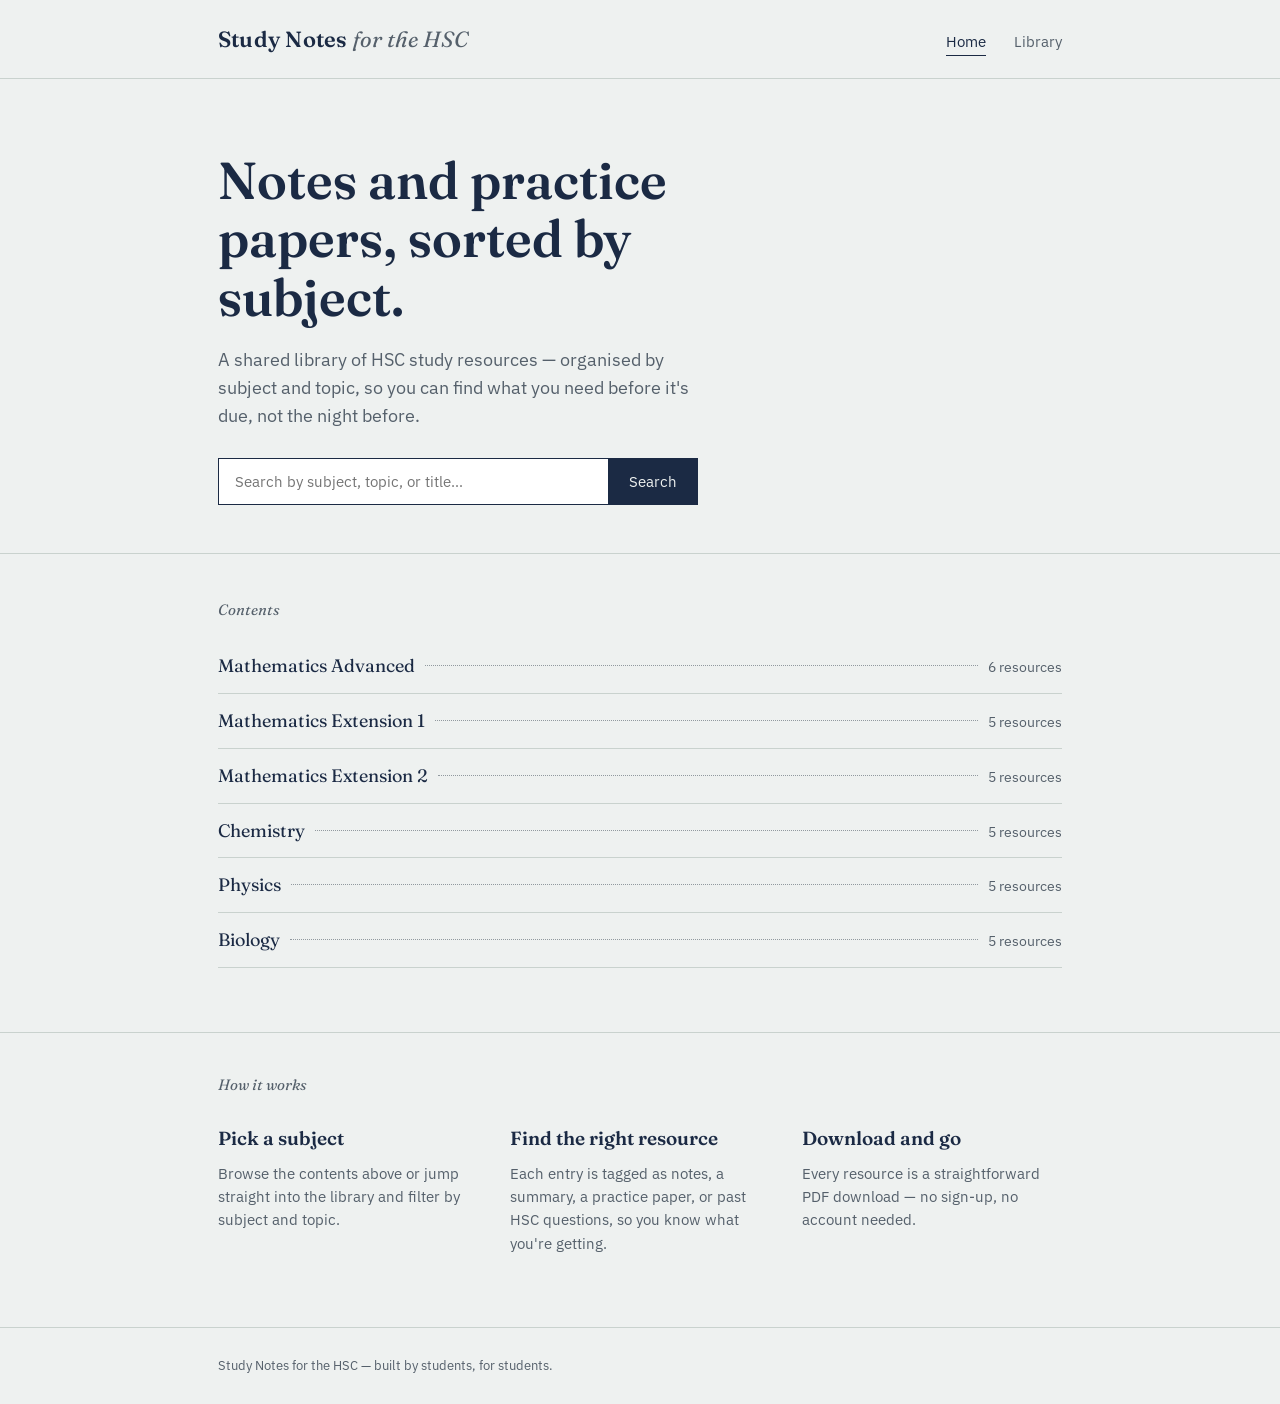
==== hsc-site/index.html @ edc1d77b "Add files via upload" ====
<!DOCTYPE html>
<html lang="en">
<head>
<meta charset="UTF-8">
<meta name="viewport" content="width=device-width, initial-scale=1.0">
<title>Study Notes — HSC resources by subject</title>
<meta name="description" content="Practice papers, notes, and past HSC questions organised by subject and topic.">
<link rel="preconnect" href="https://fonts.googleapis.com">
<link href="https://fonts.googleapis.com/css2?family=Fraunces:ital,wght@0,400;0,600;1,400&family=IBM+Plex+Sans:wght@400;500;600&display=swap" rel="stylesheet">
<link rel="stylesheet" href="style.css">
</head>
<body>

<header class="site-header">
  <div class="wrap">
    <a href="index.html" class="site-title">Study Notes <span>for the HSC</span></a>
    <nav class="site-nav">
      <a href="index.html" aria-current="page">Home</a>
      <a href="library.html">Library</a>
    </nav>
  </div>
</header>

<main>
  <section class="hero">
    <div class="wrap">
      <h1>Notes and practice papers, sorted by subject.</h1>
      <p>A shared library of HSC study resources — organised by subject and topic, so you can find what you need before it's due, not the night before.</p>
      <form class="hero-search" action="library.html" method="get">
        <label for="hero-q" class="visually-hidden" style="position:absolute;left:-9999px;">Search resources</label>
        <input id="hero-q" name="q" type="text" placeholder="Search by subject, topic, or title…" autocomplete="off">
        <button type="submit">Search</button>
      </form>
    </div>
  </section>

  <section class="contents" id="subjects">
    <div class="wrap">
      <p class="contents-heading">Contents</p>
      <ul class="toc-list" id="toc-list"></ul>
    </div>
  </section>

  <section class="how">
    <div class="wrap">
      <p class="contents-heading">How it works</p>
      <div class="how-grid">
        <div class="how-item">
          <h3>Pick a subject</h3>
          <p>Browse the contents above or jump straight into the library and filter by subject and topic.</p>
        </div>
        <div class="how-item">
          <h3>Find the right resource</h3>
          <p>Each entry is tagged as notes, a summary, a practice paper, or past HSC questions, so you know what you're getting.</p>
        </div>
        <div class="how-item">
          <h3>Download and go</h3>
          <p>Every resource is a straightforward PDF download — no sign-up, no account needed.</p>
        </div>
      </div>
    </div>
  </section>
</main>

<footer class="site-footer">
  <div class="wrap">
    Study Notes for the HSC — built by students, for students.
  </div>
</footer>

<script src="data.js"></script>
<script>
  const tocList = document.getElementById('toc-list');
  const counts = {};
  RESOURCES.forEach(r => { counts[r.subject] = (counts[r.subject] || 0) + 1; });

  SUBJECTS.forEach(subject => {
    const count = counts[subject.slug] || 0;
    const li = document.createElement('li');
    li.innerHTML = `
      <a href="library.html?subject=${subject.slug}">
        <span class="toc-name">${subject.name}</span>
        <span class="toc-leader"></span>
        <span class="toc-count">${count} resource${count === 1 ? '' : 's'}</span>
      </a>
    `;
    tocList.appendChild(li);
  });
</script>
</body>
</html>
---- hsc-site/style.css ----
/* ============================================================
   Tokens
   ============================================================ */
:root {
  --paper: #EEF1F0;
  --card: #FFFFFF;
  --ink: #1B2A44;
  --ink-soft: #55606B;
  --line: #C9D2CE;
  --highlight: #E8AA2E;
  --highlight-ink: #1B2A44;
  --pass: #3C6E52;
  --radius: 3px;
  --max-width: 900px;

  --font-display: "Fraunces", "Iowan Old Style", serif;
  --font-body: "IBM Plex Sans", -apple-system, sans-serif;
}

* { box-sizing: border-box; }

html {
  scroll-behavior: smooth;
}

body {
  margin: 0;
  background: var(--paper);
  color: var(--ink);
  font-family: var(--font-body);
  font-size: 16px;
  line-height: 1.55;
  -webkit-font-smoothing: antialiased;
}

a { color: inherit; }

img { max-width: 100%; }

:focus-visible {
  outline: 2px solid var(--ink);
  outline-offset: 3px;
}

@media (prefers-reduced-motion: reduce) {
  html { scroll-behavior: auto; }
  * { transition: none !important; animation: none !important; }
}

.wrap {
  max-width: var(--max-width);
  margin: 0 auto;
  padding: 0 28px;
}

/* ============================================================
   Header
   ============================================================ */
.site-header {
  border-bottom: 1px solid var(--line);
  padding: 22px 0;
}

.site-header .wrap {
  display: flex;
  align-items: baseline;
  justify-content: space-between;
  gap: 24px;
}

.site-title {
  font-family: var(--font-display);
  font-size: 22px;
  font-weight: 600;
  text-decoration: none;
  letter-spacing: 0.01em;
}

.site-title span {
  color: var(--ink-soft);
  font-weight: 400;
  font-style: italic;
}

.site-nav {
  display: flex;
  gap: 28px;
  font-size: 15px;
}

.site-nav a {
  text-decoration: none;
  color: var(--ink-soft);
  border-bottom: 1px solid transparent;
  padding-bottom: 2px;
}

.site-nav a:hover,
.site-nav a[aria-current="page"] {
  color: var(--ink);
  border-bottom-color: var(--ink);
}

/* ============================================================
   Hero
   ============================================================ */
.hero {
  padding: 72px 0 48px;
}

.hero h1 {
  font-family: var(--font-display);
  font-size: clamp(34px, 5vw, 52px);
  line-height: 1.12;
  font-weight: 600;
  margin: 0 0 20px;
  max-width: 15ch;
}

.hero p {
  font-size: 18px;
  color: var(--ink-soft);
  max-width: 46ch;
  margin: 0 0 28px;
}

.hero-search {
  display: flex;
  gap: 0;
  max-width: 480px;
  border: 1px solid var(--ink);
}

.hero-search input {
  flex: 1;
  border: none;
  background: var(--card);
  padding: 13px 16px;
  font-family: var(--font-body);
  font-size: 15px;
  color: var(--ink);
}

.hero-search input:focus {
  outline: none;
}

.hero-search button {
  border: none;
  border-left: 1px solid var(--ink);
  background: var(--ink);
  color: var(--paper);
  padding: 13px 20px;
  font-family: var(--font-body);
  font-size: 15px;
  cursor: pointer;
}

.hero-search button:hover {
  background: var(--highlight);
  color: var(--highlight-ink);
}

/* ============================================================
   Contents / subject index (table-of-contents styling)
   ============================================================ */
.contents {
  padding: 12px 0 64px;
  border-top: 1px solid var(--line);
}

.contents-heading {
  font-family: var(--font-display);
  font-size: 15px;
  font-style: italic;
  color: var(--ink-soft);
  margin: 32px 0 18px;
}

.toc-list {
  list-style: none;
  margin: 0;
  padding: 0;
}

.toc-list li {
  border-bottom: 1px solid var(--line);
}

.toc-list a {
  display: flex;
  align-items: baseline;
  gap: 10px;
  text-decoration: none;
  padding: 13px 0;
  color: var(--ink);
}

.toc-name {
  font-family: var(--font-display);
  font-size: 18px;
  white-space: nowrap;
}

.toc-leader {
  flex: 1;
  border-bottom: 1px dotted var(--ink-soft);
  height: 0;
  transform: translateY(-6px);
  opacity: 0.6;
}

.toc-count {
  font-size: 14px;
  color: var(--ink-soft);
  white-space: nowrap;
}

.toc-list a:hover .toc-name {
  color: var(--pass);
}

.toc-list a:hover .toc-leader {
  border-bottom-color: var(--pass);
  opacity: 1;
}

/* ============================================================
   How it works
   ============================================================ */
.how {
  padding: 8px 0 72px;
  border-top: 1px solid var(--line);
}

.how-grid {
  display: grid;
  grid-template-columns: repeat(3, 1fr);
  gap: 32px;
  margin-top: 28px;
}

.how-item h3 {
  font-family: var(--font-display);
  font-size: 19px;
  margin: 0 0 8px;
  font-weight: 600;
}

.how-item p {
  color: var(--ink-soft);
  font-size: 15px;
  margin: 0;
}

@media (max-width: 720px) {
  .how-grid { grid-template-columns: 1fr; gap: 24px; }
}

/* ============================================================
   Library page
   ============================================================ */
.library {
  padding: 44px 0 72px;
  display: grid;
  grid-template-columns: 220px 1fr;
  gap: 40px;
  align-items: start;
}

@media (max-width: 780px) {
  .library { grid-template-columns: 1fr; }
}

.library-header {
  grid-column: 1 / -1;
  border-bottom: 1px solid var(--line);
  padding-bottom: 24px;
  margin-bottom: 4px;
}

.library-header h1 {
  font-family: var(--font-display);
  font-size: 32px;
  margin: 0 0 8px;
}

.library-header p {
  color: var(--ink-soft);
  margin: 0;
  font-size: 15px;
}

.filters {
  position: sticky;
  top: 24px;
}

.filter-group {
  margin-bottom: 28px;
}

.filter-group h4 {
  font-size: 13px;
  color: var(--ink-soft);
  margin: 0 0 10px;
  font-weight: 500;
}

.filter-group label {
  display: flex;
  align-items: baseline;
  gap: 8px;
  font-size: 14px;
  padding: 5px 0;
  cursor: pointer;
}

.filter-group input[type="checkbox"] {
  accent-color: var(--ink);
  margin: 0;
}

#clear-filters {
  font-size: 13px;
  color: var(--ink-soft);
  background: none;
  border: none;
  padding: 0;
  text-decoration: underline;
  cursor: pointer;
}

#clear-filters:hover { color: var(--ink); }

.results-meta {
  font-size: 14px;
  color: var(--ink-soft);
  margin-bottom: 14px;
}

.resource-list {
  list-style: none;
  margin: 0;
  padding: 0;
  border-top: 1px solid var(--line);
}

.resource-item {
  display: grid;
  grid-template-columns: 1fr auto auto;
  gap: 18px;
  align-items: baseline;
  padding: 16px 0;
  border-bottom: 1px solid var(--line);
}

.resource-main .resource-title {
  font-family: var(--font-display);
  font-size: 17px;
  font-weight: 600;
  display: block;
  margin-bottom: 4px;
}

.resource-meta {
  font-size: 13px;
  color: var(--ink-soft);
}

.resource-type {
  font-size: 13px;
  color: var(--ink-soft);
  white-space: nowrap;
  align-self: center;
}

.download-btn {
  white-space: nowrap;
  font-size: 13px;
  text-decoration: none;
  color: var(--pass);
  border: 1px solid var(--pass);
  padding: 7px 14px;
  border-radius: var(--radius);
  align-self: center;
}

.download-btn:hover {
  background: var(--pass);
  color: var(--card);
}

@media (max-width: 560px) {
  .resource-item {
    grid-template-columns: 1fr;
    gap: 6px;
  }
  .download-btn { justify-self: start; margin-top: 6px; }
}

.empty-state {
  padding: 40px 0;
  color: var(--ink-soft);
  border-bottom: 1px solid var(--line);
}

.empty-state strong {
  display: block;
  color: var(--ink);
  font-family: var(--font-display);
  font-size: 18px;
  margin-bottom: 6px;
}

/* ============================================================
   Footer
   ============================================================ */
.site-footer {
  border-top: 1px solid var(--line);
  padding: 28px 0;
  font-size: 13px;
  color: var(--ink-soft);
}
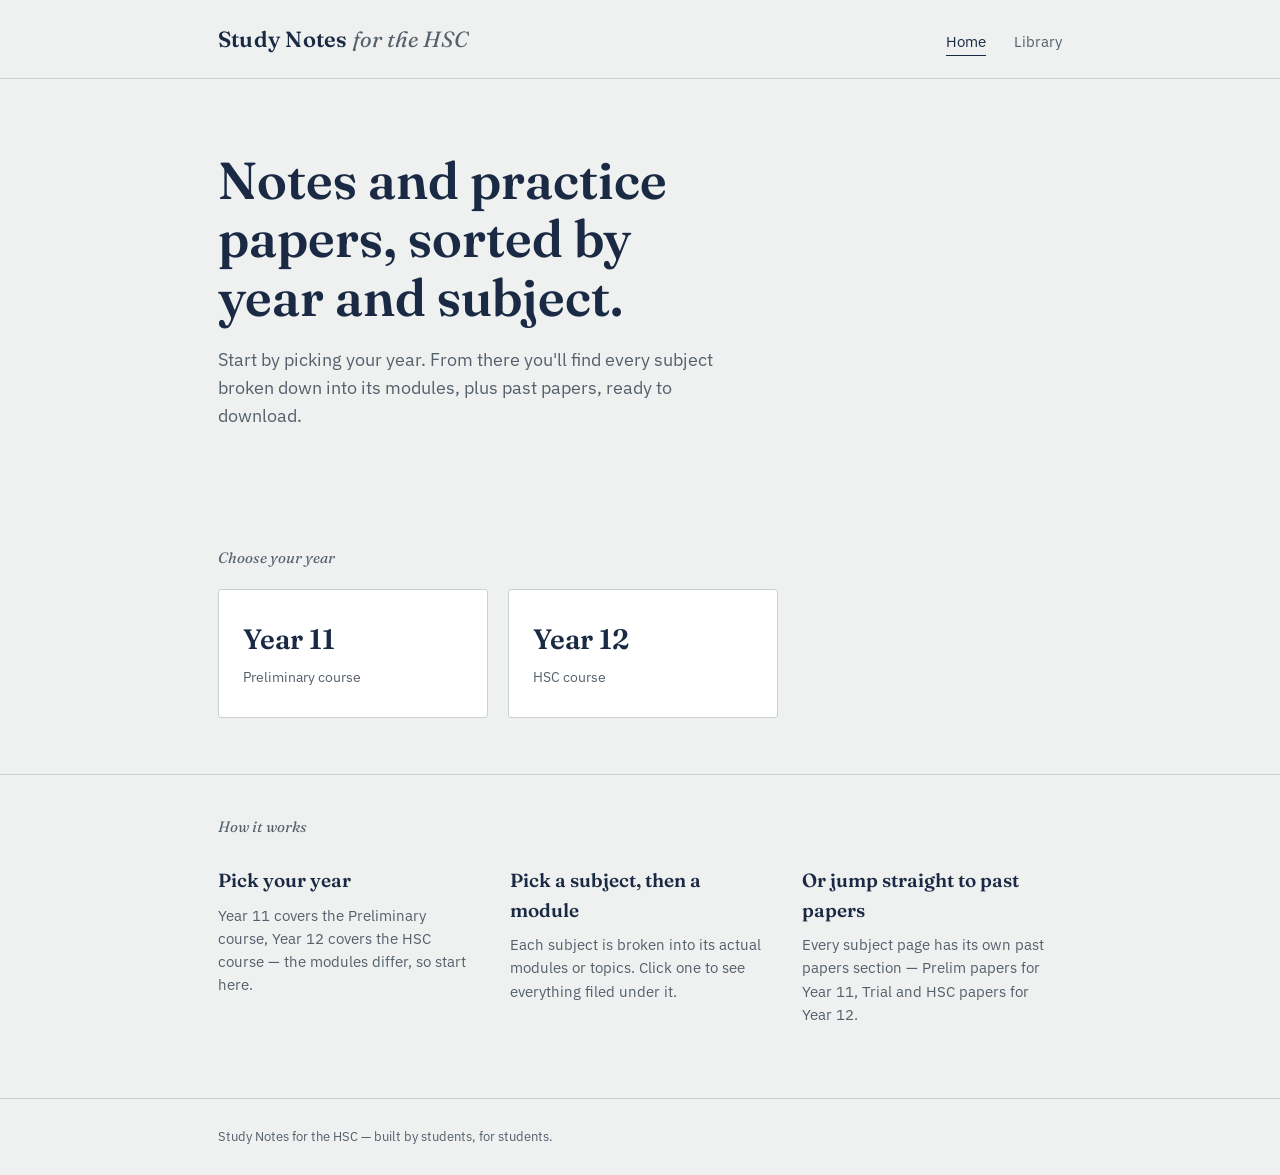
==== commit 98a3294b: "Add files via upload" ====
--- a/hsc-site/index.html
+++ b/hsc-site/index.html
@@ -4,7 +4,7 @@
 <meta charset="UTF-8">
 <meta name="viewport" content="width=device-width, initial-scale=1.0">
 <title>Study Notes — HSC resources by subject</title>
-<meta name="description" content="Practice papers, notes, and past HSC questions organised by subject and topic.">
+<meta name="description" content="Practice papers, notes, and past HSC questions organised by year, subject, and module.">
 <link rel="preconnect" href="https://fonts.googleapis.com">
 <link href="https://fonts.googleapis.com/css2?family=Fraunces:ital,wght@0,400;0,600;1,400&family=IBM+Plex+Sans:wght@400;500;600&display=swap" rel="stylesheet">
 <link rel="stylesheet" href="style.css">
@@ -24,20 +24,24 @@
 <main>
   <section class="hero">
     <div class="wrap">
-      <h1>Notes and practice papers, sorted by subject.</h1>
-      <p>A shared library of HSC study resources — organised by subject and topic, so you can find what you need before it's due, not the night before.</p>
-      <form class="hero-search" action="library.html" method="get">
-        <label for="hero-q" class="visually-hidden" style="position:absolute;left:-9999px;">Search resources</label>
-        <input id="hero-q" name="q" type="text" placeholder="Search by subject, topic, or title…" autocomplete="off">
-        <button type="submit">Search</button>
-      </form>
+      <h1>Notes and practice papers, sorted by year and subject.</h1>
+      <p>Start by picking your year. From there you'll find every subject broken down into its modules, plus past papers, ready to download.</p>
     </div>
   </section>
 
-  <section class="contents" id="subjects">
+  <section class="year-picker">
     <div class="wrap">
-      <p class="contents-heading">Contents</p>
-      <ul class="toc-list" id="toc-list"></ul>
+      <p class="contents-heading">Choose your year</p>
+      <div class="year-cards">
+        <a class="year-card" href="subjects.html?year=11">
+          <span class="year-card-label">Year 11</span>
+          <span class="year-card-sub">Preliminary course</span>
+        </a>
+        <a class="year-card" href="subjects.html?year=12">
+          <span class="year-card-label">Year 12</span>
+          <span class="year-card-sub">HSC course</span>
+        </a>
+      </div>
     </div>
   </section>
 
@@ -46,16 +50,16 @@
       <p class="contents-heading">How it works</p>
       <div class="how-grid">
         <div class="how-item">
-          <h3>Pick a subject</h3>
-          <p>Browse the contents above or jump straight into the library and filter by subject and topic.</p>
+          <h3>Pick your year</h3>
+          <p>Year 11 covers the Preliminary course, Year 12 covers the HSC course — the modules differ, so start here.</p>
         </div>
         <div class="how-item">
-          <h3>Find the right resource</h3>
-          <p>Each entry is tagged as notes, a summary, a practice paper, or past HSC questions, so you know what you're getting.</p>
+          <h3>Pick a subject, then a module</h3>
+          <p>Each subject is broken into its actual modules or topics. Click one to see everything filed under it.</p>
         </div>
         <div class="how-item">
-          <h3>Download and go</h3>
-          <p>Every resource is a straightforward PDF download — no sign-up, no account needed.</p>
+          <h3>Or jump straight to past papers</h3>
+          <p>Every subject page has its own past papers section — Prelim papers for Year 11, Trial and HSC papers for Year 12.</p>
         </div>
       </div>
     </div>
@@ -68,24 +72,5 @@
   </div>
 </footer>
 
-<script src="data.js"></script>
-<script>
-  const tocList = document.getElementById('toc-list');
-  const counts = {};
-  RESOURCES.forEach(r => { counts[r.subject] = (counts[r.subject] || 0) + 1; });
-
-  SUBJECTS.forEach(subject => {
-    const count = counts[subject.slug] || 0;
-    const li = document.createElement('li');
-    li.innerHTML = `
-      <a href="library.html?subject=${subject.slug}">
-        <span class="toc-name">${subject.name}</span>
-        <span class="toc-leader"></span>
-        <span class="toc-count">${count} resource${count === 1 ? '' : 's'}</span>
-      </a>
-    `;
-    tocList.appendChild(li);
-  });
-</script>
 </body>
 </html>
--- a/hsc-site/style.css
+++ b/hsc-site/style.css
@@ -162,6 +162,126 @@
 }
 
 /* ============================================================
+   Year picker
+   ============================================================ */
+.year-picker {
+  padding: 8px 0 56px;
+}
+
+.year-cards {
+  display: grid;
+  grid-template-columns: 1fr 1fr;
+  gap: 20px;
+  margin-top: 20px;
+  max-width: 560px;
+}
+
+.year-card {
+  display: flex;
+  flex-direction: column;
+  gap: 6px;
+  text-decoration: none;
+  color: var(--ink);
+  background: var(--card);
+  border: 1px solid var(--line);
+  padding: 28px 24px;
+  border-radius: var(--radius);
+}
+
+.year-card:hover {
+  border-color: var(--ink);
+}
+
+.year-card-label {
+  font-family: var(--font-display);
+  font-size: 28px;
+  font-weight: 600;
+}
+
+.year-card-sub {
+  font-size: 14px;
+  color: var(--ink-soft);
+}
+
+@media (max-width: 520px) {
+  .year-cards { grid-template-columns: 1fr; }
+}
+
+/* ============================================================
+   Breadcrumb + page titles (subjects / subject / library headers)
+   ============================================================ */
+.breadcrumb {
+  font-size: 13px;
+  color: var(--ink-soft);
+  margin: 28px 0 8px;
+}
+
+.breadcrumb a {
+  color: var(--ink-soft);
+  text-decoration: none;
+  border-bottom: 1px solid var(--line);
+}
+
+.breadcrumb a:hover {
+  color: var(--ink);
+  border-bottom-color: var(--ink);
+}
+
+.page-title {
+  font-family: var(--font-display);
+  font-size: 34px;
+  font-weight: 600;
+  margin: 0 0 8px;
+}
+
+.page-subtitle {
+  color: var(--ink-soft);
+  font-size: 15px;
+  margin: 0 0 8px;
+}
+
+/* ============================================================
+   Module / past-paper button grid (subject page)
+   ============================================================ */
+.button-grid {
+  display: grid;
+  grid-template-columns: repeat(2, 1fr);
+  gap: 12px;
+  margin: 20px 0 40px;
+}
+
+@media (max-width: 640px) {
+  .button-grid { grid-template-columns: 1fr; }
+}
+
+.grid-btn {
+  display: block;
+  text-decoration: none;
+  color: var(--ink);
+  background: var(--card);
+  border: 1px solid var(--line);
+  padding: 16px 18px;
+  font-size: 15px;
+  border-radius: var(--radius);
+  line-height: 1.4;
+}
+
+.grid-btn:hover {
+  border-color: var(--ink);
+}
+
+.grid-btn-paper {
+  border-color: var(--pass);
+  color: var(--pass);
+  font-weight: 500;
+}
+
+.grid-btn-paper:hover {
+  background: var(--pass);
+  color: var(--card);
+}
+
+/* ============================================================
    Contents / subject index (table-of-contents styling)
    ============================================================ */
 .contents {
